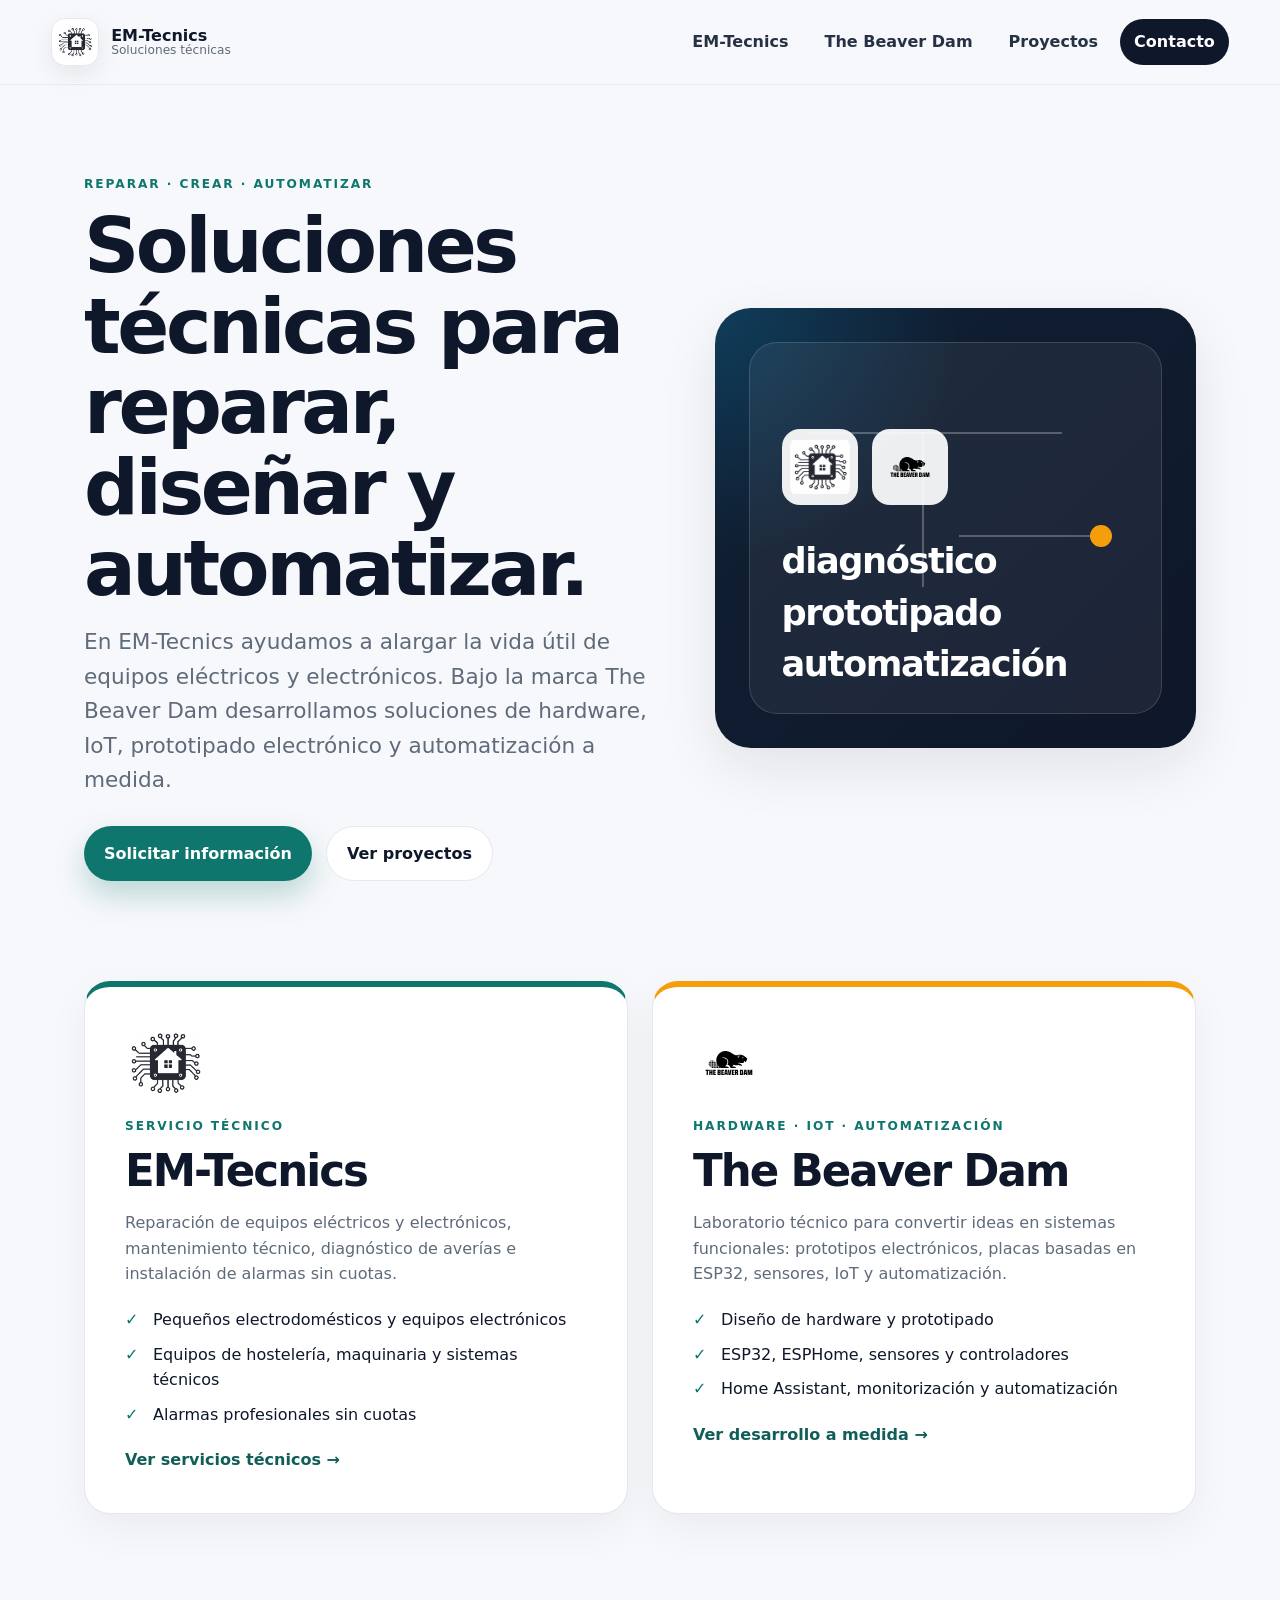
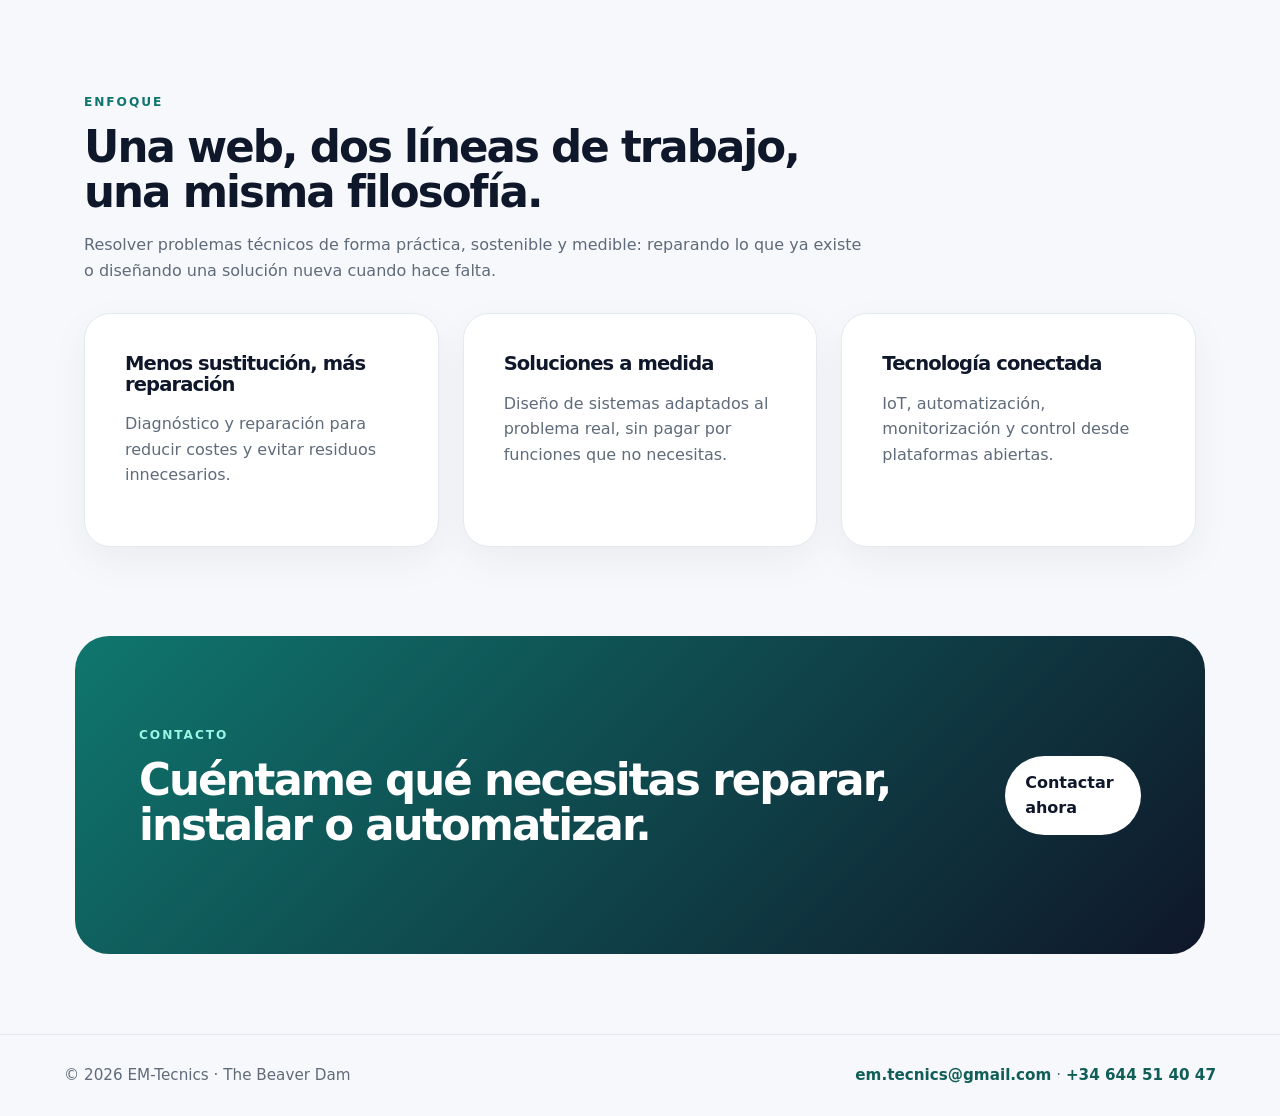
==== index.html @ 9021a24b "first commit" ====
<!doctype html>
<html lang="es">
<head>
  <meta charset="utf-8" />
  <meta name="viewport" content="width=device-width, initial-scale=1" />
  <title>EM-Tecnics | Reparación, electrónica, IoT y automatización</title>
  <meta name="description" content="EM-Tecnics ofrece reparación de equipos eléctricos y electrónicos, instalación de alarmas sin cuotas y, bajo The Beaver Dam, diseño de hardware, IoT, prototipado y automatización." />
  <meta name="theme-color" content="#0f172a" />
  <meta property="og:title" content="EM-Tecnics | Soluciones técnicas" />
  <meta property="og:description" content="Reparación, mantenimiento, alarmas, hardware, IoT y automatización a medida." />
  <meta property="og:type" content="website" />
  <link rel="icon" href="assets/favicon.svg" type="image/svg+xml" />
  <link rel="stylesheet" href="assets/styles.css" />
</head>
<body>
  <header class="site-header">
    <a class="brand" href="index.html" aria-label="Inicio EM-Tecnics">
      <img class="brand-logo" src="assets/logo-emtecnics.png" alt="EM-Tecnics">
      <span class="brand-text"><strong>EM-Tecnics</strong><small>Soluciones técnicas</small></span>
    </a>
    <button class="nav-toggle" aria-label="Abrir menú" aria-expanded="false">☰</button>
    <nav class="site-nav" aria-label="Navegación principal">
      <a href="em-tecnics.html">EM-Tecnics</a>
      <a href="the-beaver-dam.html">The Beaver Dam</a>
      <a href="proyectos.html">Proyectos</a>
      <a href="contacto.html" class="nav-cta">Contacto</a>
    </nav>
  </header>

  <main>
    <section class="hero section">
      <div class="hero-content">
        <p class="eyebrow">Reparar · Crear · Automatizar</p>
        <h1>Soluciones técnicas para reparar, diseñar y automatizar.</h1>
        <p class="hero-lead">En EM-Tecnics ayudamos a alargar la vida útil de equipos eléctricos y electrónicos. Bajo la marca The Beaver Dam desarrollamos soluciones de hardware, IoT, prototipado electrónico y automatización a medida.</p>
        <div class="hero-actions">
          <a class="button primary" href="contacto.html">Solicitar información</a>
          <a class="button secondary" href="proyectos.html">Ver proyectos</a>
        </div>
      </div>
      <div class="hero-panel" aria-hidden="true">
        <div class="circuit-card">
          <span></span><span></span><span></span><span></span>
          <div class="hero-logos"><img src="assets/logo-emtecnics.png" alt="EM-Tecnics"><img src="assets/logo-the-beaver-dam.svg" alt="The Beaver Dam"></div>
          <strong>diagnóstico</strong>
          <strong>prototipado</strong>
          <strong>automatización</strong>
        </div>
      </div>
    </section>

    <section class="section split-intro">
      <article class="business-card em">
        <div class="card-logo-row"><img src="assets/logo-emtecnics.png" alt="EM-Tecnics"></div>
        <p class="eyebrow">Servicio técnico</p>
        <h2>EM-Tecnics</h2>
        <p>Reparación de equipos eléctricos y electrónicos, mantenimiento técnico, diagnóstico de averías e instalación de alarmas sin cuotas.</p>
        <ul class="check-list">
          <li>Pequeños electrodomésticos y equipos electrónicos</li>
          <li>Equipos de hostelería, maquinaria y sistemas técnicos</li>
          <li>Alarmas profesionales sin cuotas</li>
        </ul>
        <a class="text-link" href="em-tecnics.html">Ver servicios técnicos →</a>
      </article>

      <article class="business-card beaver">
        <div class="card-logo-row"><img src="assets/logo-the-beaver-dam.svg" alt="The Beaver Dam"></div>
        <p class="eyebrow">Hardware · IoT · Automatización</p>
        <h2>The Beaver Dam</h2>
        <p>Laboratorio técnico para convertir ideas en sistemas funcionales: prototipos electrónicos, placas basadas en ESP32, sensores, IoT y automatización.</p>
        <ul class="check-list">
          <li>Diseño de hardware y prototipado</li>
          <li>ESP32, ESPHome, sensores y controladores</li>
          <li>Home Assistant, monitorización y automatización</li>
        </ul>
        <a class="text-link" href="the-beaver-dam.html">Ver desarrollo a medida →</a>
      </article>
    </section>

    <section class="section">
      <div class="section-heading">
        <p class="eyebrow">Enfoque</p>
        <h2>Una web, dos líneas de trabajo, una misma filosofía.</h2>
        <p>Resolver problemas técnicos de forma práctica, sostenible y medible: reparando lo que ya existe o diseñando una solución nueva cuando hace falta.</p>
      </div>
      <div class="features-grid">
        <article><h3>Menos sustitución, más reparación</h3><p>Diagnóstico y reparación para reducir costes y evitar residuos innecesarios.</p></article>
        <article><h3>Soluciones a medida</h3><p>Diseño de sistemas adaptados al problema real, sin pagar por funciones que no necesitas.</p></article>
        <article><h3>Tecnología conectada</h3><p>IoT, automatización, monitorización y control desde plataformas abiertas.</p></article>
      </div>
    </section>

    <section class="section cta-band">
      <div>
        <p class="eyebrow">Contacto</p>
        <h2>Cuéntame qué necesitas reparar, instalar o automatizar.</h2>
      </div>
      <a class="button primary light" href="contacto.html">Contactar ahora</a>
    </section>
  </main>

  <footer class="site-footer">
    <p>© <span id="year"></span> EM-Tecnics · The Beaver Dam</p>
    <p><a href="mailto:em.tecnics@gmail.com">em.tecnics@gmail.com</a> · <a href="tel:+34644514047">+34 644 51 40 47</a></p>
  </footer>
  <script src="assets/main.js"></script>
</body>
</html>
---- assets/styles.css ----
:root {
  --bg: #f7f8fb;
  --surface: #ffffff;
  --ink: #0f172a;
  --muted: #5f6b7a;
  --line: #e4e8ef;
  --brand: #0f766e;
  --brand-dark: #115e59;
  --accent: #f59e0b;
  --beaver: #7c2d12;
  --shadow: 0 20px 55px rgba(15, 23, 42, .09);
  --radius: 26px;
}
* { box-sizing: border-box; }
html { scroll-behavior: smooth; }
body { margin: 0; font-family: Inter, ui-sans-serif, system-ui, -apple-system, BlinkMacSystemFont, "Segoe UI", sans-serif; background: var(--bg); color: var(--ink); line-height: 1.6; }
a { color: inherit; text-decoration: none; }
.site-header { position: sticky; top: 0; z-index: 20; display: flex; align-items: center; justify-content: space-between; gap: 24px; padding: 18px clamp(18px, 4vw, 64px); background: rgba(247, 248, 251, .86); backdrop-filter: blur(18px); border-bottom: 1px solid rgba(228,232,239,.8); }
.brand { display: flex; align-items: center; gap: 12px; min-width: max-content; }
.brand-mark { display: grid; place-items: center; width: 44px; height: 44px; border-radius: 14px; color: white; background: linear-gradient(135deg, var(--brand), #0ea5e9); font-weight: 900; letter-spacing: -.05em; }
.beaver-mark { background: linear-gradient(135deg, var(--beaver), var(--accent)); }
.brand-text { display: grid; line-height: 1.1; }
.brand-text small { color: var(--muted); font-size: .76rem; }
.site-nav { display: flex; align-items: center; gap: 8px; }
.site-nav a { padding: 10px 14px; border-radius: 999px; color: #263244; font-weight: 650; }
.site-nav a:hover { background: #eaf1f5; }
.nav-cta { background: var(--ink) !important; color: white !important; }
.nav-toggle { display: none; border: 0; background: var(--ink); color: white; border-radius: 12px; padding: 10px 13px; font-size: 1.1rem; }
.section { padding: clamp(54px, 7vw, 96px) clamp(18px, 5vw, 72px); max-width: 1240px; margin: 0 auto; }
.hero { display: grid; grid-template-columns: minmax(0, 1.1fr) minmax(300px, .9fr); align-items: center; gap: 42px; min-height: 78vh; }
.eyebrow { margin: 0 0 12px; text-transform: uppercase; letter-spacing: .16em; color: var(--brand); font-size: .76rem; font-weight: 900; }
h1, h2, h3 { line-height: 1.05; letter-spacing: -.045em; margin: 0 0 16px; }
h1 { font-size: clamp(2.55rem, 6vw, 5.65rem); max-width: 980px; }
h2 { font-size: clamp(1.85rem, 3.4vw, 3.25rem); }
h3 { font-size: 1.22rem; }
p { color: var(--muted); margin: 0 0 18px; }
.hero-lead, .page-hero p { font-size: clamp(1.05rem, 1.8vw, 1.35rem); max-width: 780px; }
.hero-actions { display: flex; flex-wrap: wrap; gap: 14px; margin-top: 28px; }
.button { display: inline-flex; align-items: center; justify-content: center; border: 0; border-radius: 999px; padding: 14px 20px; font-weight: 850; cursor: pointer; transition: transform .2s ease, box-shadow .2s ease; }
.button:hover { transform: translateY(-2px); }
.primary { background: var(--brand); color: white; box-shadow: 0 14px 30px rgba(15, 118, 110, .26); }
.secondary { background: white; color: var(--ink); border: 1px solid var(--line); }
.light { background: white; color: var(--ink); box-shadow: none; }
.hero-panel { min-height: 440px; border-radius: 36px; background: radial-gradient(circle at top left, rgba(14,165,233,.22), transparent 38%), linear-gradient(135deg, #102033, #0f172a); box-shadow: var(--shadow); position: relative; overflow: hidden; }
.circuit-card { position: absolute; inset: 34px; border: 1px solid rgba(255,255,255,.14); border-radius: 28px; background: rgba(255,255,255,.06); display: grid; align-content: end; gap: 16px; padding: 32px; color: white; }
.circuit-card span { position: absolute; background: rgba(255,255,255,.26); }
.circuit-card span:nth-child(1) { width: 62%; height: 2px; top: 24%; left: 14%; }
.circuit-card span:nth-child(2) { width: 2px; height: 42%; top: 24%; left: 42%; }
.circuit-card span:nth-child(3) { width: 35%; height: 2px; top: 52%; right: 14%; }
.circuit-card span:nth-child(4) { width: 22px; height: 22px; border-radius: 50%; top: calc(52% - 10px); right: 12%; background: var(--accent); }
.circuit-card strong { font-size: clamp(1.35rem, 3vw, 2.2rem); line-height: 1; letter-spacing: -.04em; }
.split-intro, .service-grid, .features-grid, .projects-grid, .contact-layout { display: grid; gap: 24px; }
.split-intro { grid-template-columns: repeat(2, minmax(0, 1fr)); padding-top: 10px; }
.business-card, .service-card, .project-card, .contact-card, .contact-form, .features-grid article { background: var(--surface); border: 1px solid var(--line); border-radius: var(--radius); padding: clamp(24px, 4vw, 40px); box-shadow: 0 14px 40px rgba(15,23,42,.05); }
.business-card.em { border-top: 6px solid var(--brand); }
.business-card.beaver { border-top: 6px solid var(--accent); }
.check-list, .service-card ul { padding-left: 0; list-style: none; margin: 20px 0; color: var(--ink); }
.check-list li, .service-card li { margin: 9px 0; padding-left: 28px; position: relative; }
.check-list li::before, .service-card li::before { content: "✓"; position: absolute; left: 0; color: var(--brand); font-weight: 900; }
.text-link { color: var(--brand-dark); font-weight: 900; }
.section-heading { max-width: 780px; margin-bottom: 30px; }
.features-grid { grid-template-columns: repeat(3, minmax(0, 1fr)); }
.cta-band { max-width: 1130px; background: linear-gradient(135deg, var(--brand), #0f172a); color: white; border-radius: 34px; display: flex; align-items: center; justify-content: space-between; gap: 28px; margin-bottom: 80px; }
.cta-band p, .cta-band h2, .dark-panel p, .dark-panel h2, .dark-panel h3 { color: white; }
.cta-band .eyebrow, .dark-panel .eyebrow { color: #99f6e4; }
.page-hero.compact { padding-top: 88px; padding-bottom: 48px; }
.beaver-hero .eyebrow { color: var(--accent); }
.service-grid { grid-template-columns: repeat(2, minmax(0, 1fr)); }
.process { padding-top: 10px; }
.steps { display: grid; grid-template-columns: repeat(4, minmax(0, 1fr)); gap: 16px; padding: 0; list-style: none; counter-reset: step; }
.steps li { background: white; border: 1px solid var(--line); border-radius: 22px; padding: 24px; counter-increment: step; }
.steps li::before { content: counter(step); display: grid; place-items: center; width: 34px; height: 34px; border-radius: 50%; background: var(--ink); color: white; font-weight: 900; margin-bottom: 16px; }
.steps span { display: block; color: var(--muted); margin-top: 8px; }
.dark-panel { background: #111827; border-radius: 34px; color: white; }
.dark-panel .features-grid article { background: rgba(255,255,255,.06); border-color: rgba(255,255,255,.12); box-shadow: none; }
.projects-grid { grid-template-columns: repeat(3, minmax(0, 1fr)); }
.tag { display: inline-flex; margin-bottom: 20px; padding: 6px 12px; border-radius: 999px; background: #e6f4f1; color: var(--brand-dark); font-size: .78rem; font-weight: 900; }
.contact-layout { grid-template-columns: .85fr 1.15fr; align-items: start; }
.contact-methods { display: grid; gap: 12px; margin-top: 24px; }
.contact-methods a { display: grid; padding: 18px; border: 1px solid var(--line); border-radius: 18px; background: #fbfcfe; }
.contact-methods span { color: var(--muted); }
.contact-form { display: grid; gap: 16px; }
label { display: grid; gap: 8px; color: var(--ink); font-weight: 800; }
input, select, textarea { width: 100%; border: 1px solid var(--line); border-radius: 16px; padding: 14px 16px; font: inherit; background: #fbfcfe; color: var(--ink); }
input:focus, select:focus, textarea:focus { outline: 3px solid rgba(15,118,110,.16); border-color: var(--brand); }
.form-note { font-size: .86rem; }
.site-footer { border-top: 1px solid var(--line); padding: 28px clamp(18px, 5vw, 72px); display: flex; flex-wrap: wrap; justify-content: space-between; gap: 12px; }
.site-footer p { margin: 0; font-size: .95rem; }
.site-footer a { color: var(--brand-dark); font-weight: 750; }
@media (max-width: 880px) {
  .nav-toggle { display: block; }
  .site-nav { display: none; position: absolute; top: 76px; left: 18px; right: 18px; flex-direction: column; align-items: stretch; background: white; border: 1px solid var(--line); border-radius: 20px; padding: 12px; box-shadow: var(--shadow); }
  .site-nav.open { display: flex; }
  .hero, .split-intro, .service-grid, .features-grid, .projects-grid, .contact-layout, .steps { grid-template-columns: 1fr; }
  .hero { min-height: auto; padding-top: 54px; }
  .hero-panel { min-height: 320px; }
  .cta-band { flex-direction: column; align-items: flex-start; }
}
@media (max-width: 520px) {
  .brand-text small { display: none; }
  .section { padding-left: 16px; padding-right: 16px; }
  .site-header { padding-left: 14px; padding-right: 14px; }
  .hero-actions .button { width: 100%; }
}

/* Logos */
.brand-logo {
  width: 48px;
  height: 48px;
  object-fit: contain;
  border-radius: 14px;
  background: white;
  padding: 4px;
  border: 1px solid var(--line);
  box-shadow: 0 8px 22px rgba(15, 23, 42, .08);
}
.card-logo-row {
  display: flex;
  align-items: center;
  min-height: 72px;
  margin-bottom: 18px;
}
.card-logo-row img {
  max-width: 118px;
  max-height: 72px;
  object-fit: contain;
}
.hero-logos {
  display: flex;
  align-items: center;
  gap: 14px;
  margin-bottom: 22px;
}
.hero-logos img {
  width: 76px;
  height: 76px;
  object-fit: contain;
  border-radius: 18px;
  background: rgba(255,255,255,.92);
  padding: 8px;
}
.page-logo {
  width: 128px;
  height: 128px;
  object-fit: contain;
  border-radius: 28px;
  background: white;
  padding: 10px;
  border: 1px solid var(--line);
  box-shadow: 0 14px 40px rgba(15,23,42,.08);
  margin-bottom: 24px;
}
.page-logo-pair {
  display: flex;
  gap: 18px;
  align-items: center;
  margin-bottom: 24px;
}
.page-logo-pair img {
  width: 104px;
  height: 104px;
  object-fit: contain;
  border-radius: 24px;
  background: white;
  padding: 10px;
  border: 1px solid var(--line);
  box-shadow: 0 14px 40px rgba(15,23,42,.08);
}
@media (max-width: 520px) {
  .brand-logo { width: 42px; height: 42px; }
  .hero-logos img { width: 60px; height: 60px; }
  .page-logo { width: 104px; height: 104px; }
  .page-logo-pair img { width: 82px; height: 82px; }
}

.project-card {
  overflow: hidden;
  padding: 0;
}
.project-image {
  display: block;
  width: 100%;
  aspect-ratio: 16 / 10;
  object-fit: contain;
  background: #fff;
  border-bottom: 1px solid var(--line);
}
.project-content {
  padding: clamp(22px, 3vw, 32px);
}
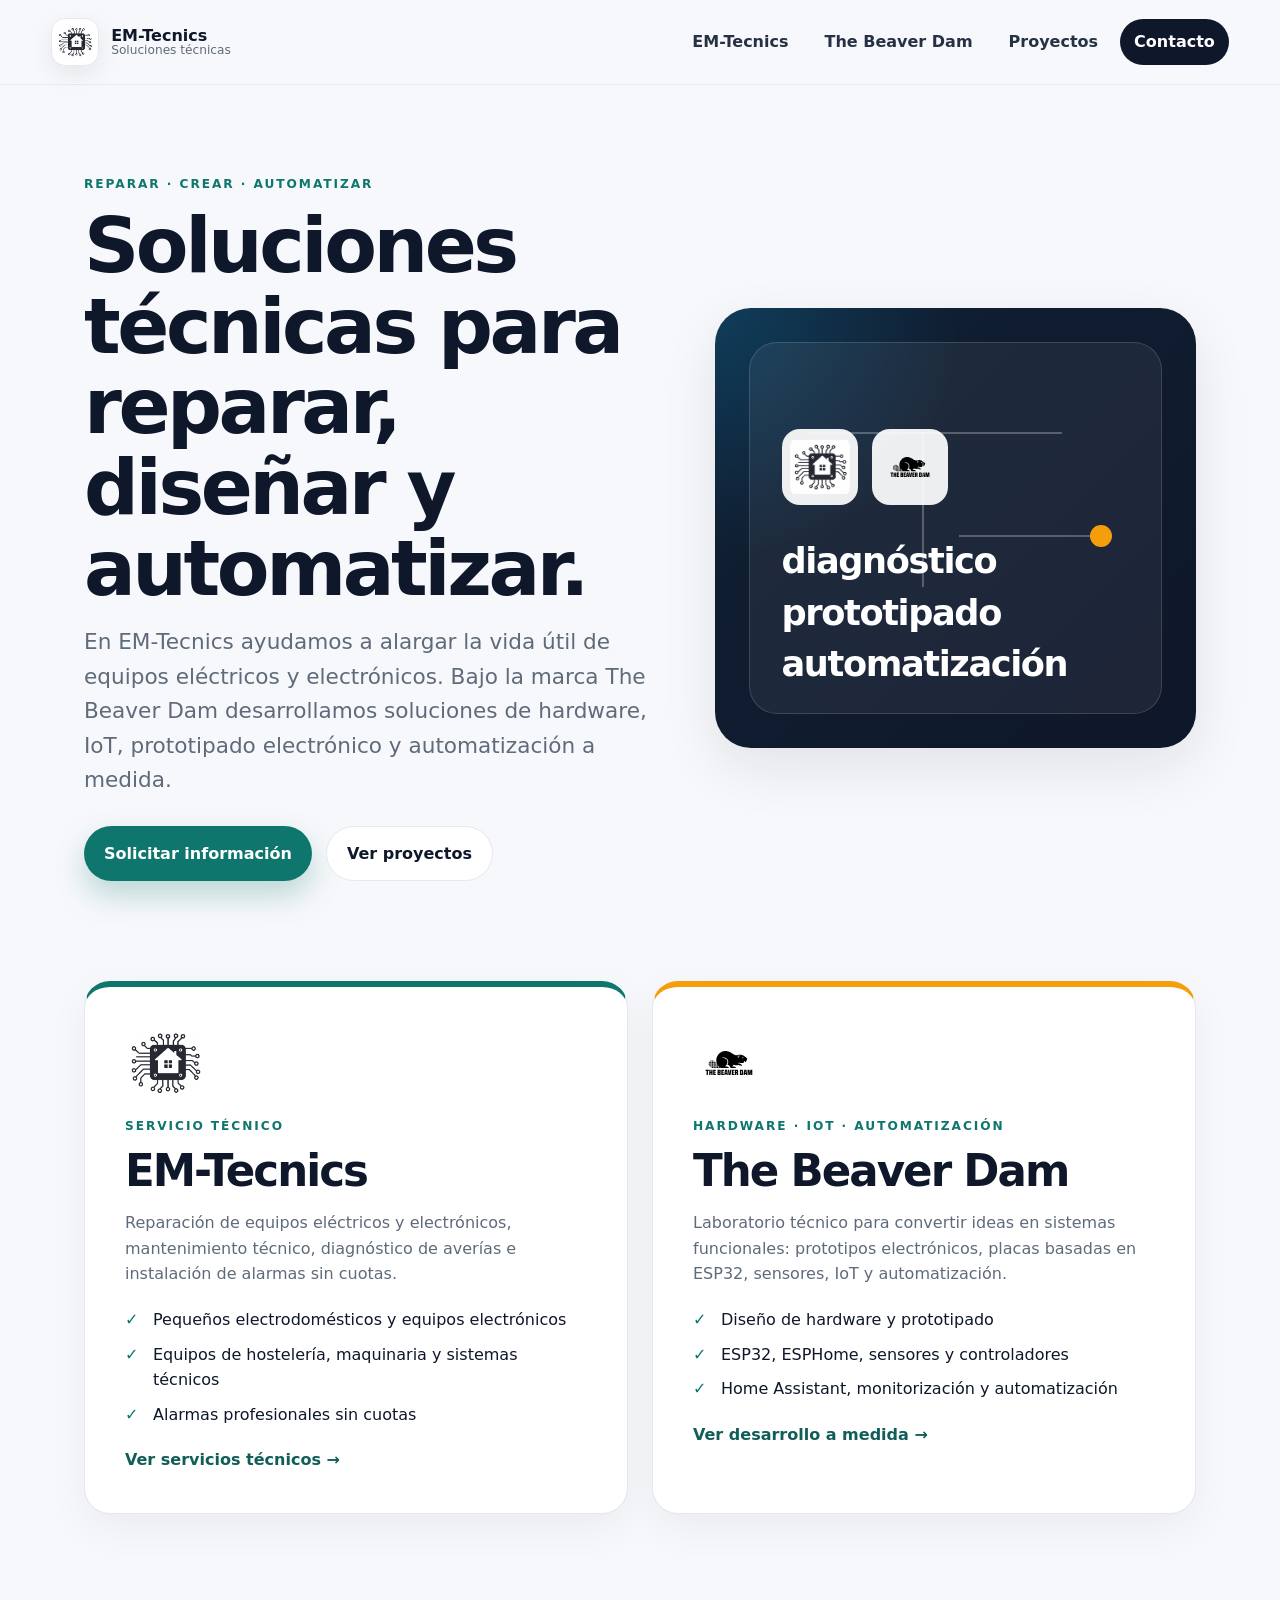
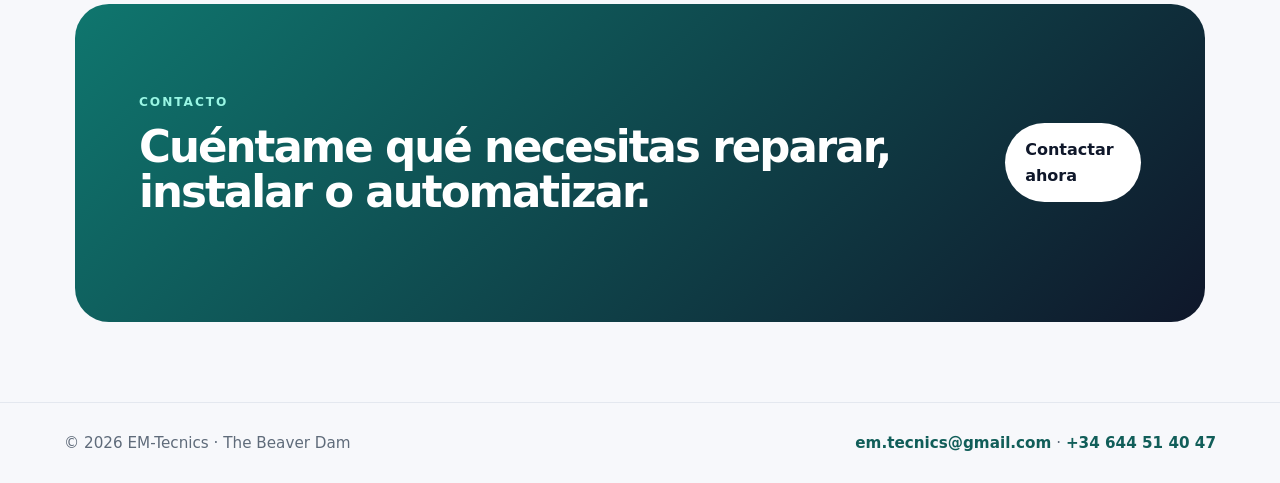
==== commit 6e10e56d: "index fixed" ====
--- a/index.html
+++ b/index.html
@@ -77,18 +77,7 @@
       </article>
     </section>
 
-    <section class="section">
-      <div class="section-heading">
-        <p class="eyebrow">Enfoque</p>
-        <h2>Una web, dos líneas de trabajo, una misma filosofía.</h2>
-        <p>Resolver problemas técnicos de forma práctica, sostenible y medible: reparando lo que ya existe o diseñando una solución nueva cuando hace falta.</p>
-      </div>
-      <div class="features-grid">
-        <article><h3>Menos sustitución, más reparación</h3><p>Diagnóstico y reparación para reducir costes y evitar residuos innecesarios.</p></article>
-        <article><h3>Soluciones a medida</h3><p>Diseño de sistemas adaptados al problema real, sin pagar por funciones que no necesitas.</p></article>
-        <article><h3>Tecnología conectada</h3><p>IoT, automatización, monitorización y control desde plataformas abiertas.</p></article>
-      </div>
-    </section>
+
 
     <section class="section cta-band">
       <div>
